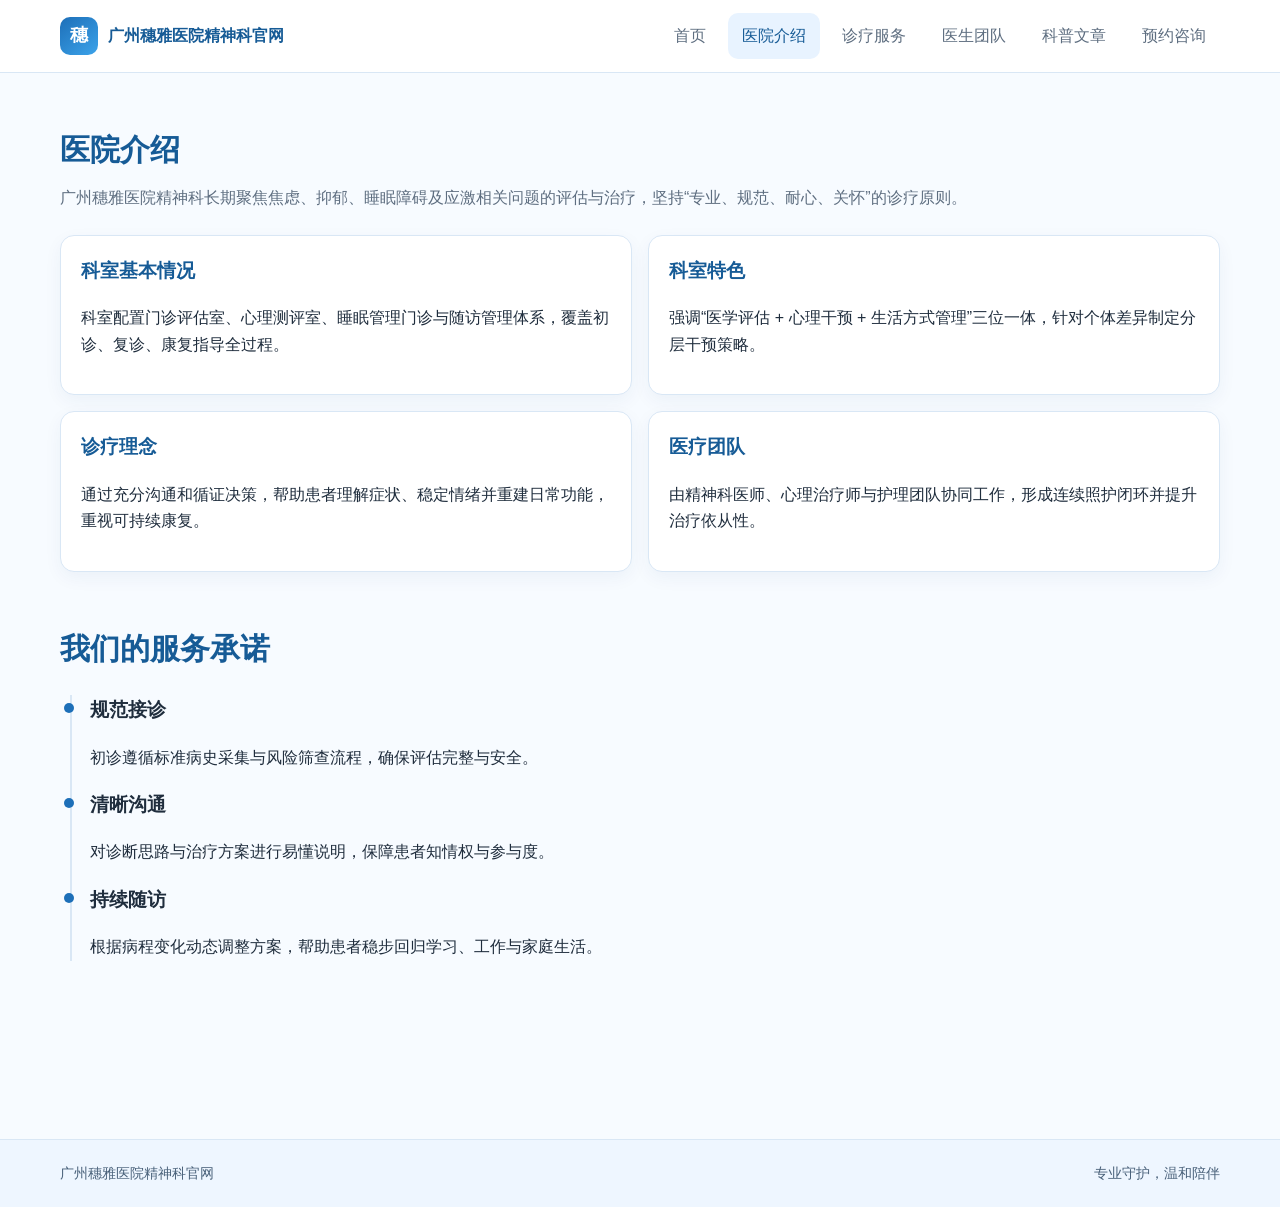
==== about.html @ 17bfadef "Add files via upload" ====
<!DOCTYPE html>
<html lang="zh-CN">
  <head>
    <meta charset="UTF-8" />
    <meta name="viewport" content="width=device-width, initial-scale=1.0" />
    <title>广州穗雅医院精神科官网 - 医院介绍</title>
    <link rel="stylesheet" href="styles.css" />
  </head>
  <body data-page="about">
    <header class="site-header">
      <div class="container nav-wrap">
        <a class="brand" href="index.html">
          <span class="brand-logo">穗</span>
          <span>广州穗雅医院精神科官网</span>
        </a>
        <button class="menu-toggle" type="button">菜单</button>
        <nav class="site-nav">
          <a href="index.html" data-page="index">首页</a>
          <a href="about.html" data-page="about">医院介绍</a>
          <a href="services.html" data-page="services">诊疗服务</a>
          <a href="doctors.html" data-page="doctors">医生团队</a>
          <a href="articles.html" data-page="articles">科普文章</a>
          <a href="contact.html" data-page="contact">预约咨询</a>
        </nav>
      </div>
    </header>

    <main class="section">
      <div class="container">
        <h1 class="section-title reveal">医院介绍</h1>
        <p class="section-desc reveal">
          广州穗雅医院精神科长期聚焦焦虑、抑郁、睡眠障碍及应激相关问题的评估与治疗，坚持“专业、规范、耐心、关怀”的诊疗原则。
        </p>

        <div class="grid grid-2">
          <article class="card reveal">
            <h3>科室基本情况</h3>
            <p>科室配置门诊评估室、心理测评室、睡眠管理门诊与随访管理体系，覆盖初诊、复诊、康复指导全过程。</p>
          </article>
          <article class="card reveal">
            <h3>科室特色</h3>
            <p>强调“医学评估 + 心理干预 + 生活方式管理”三位一体，针对个体差异制定分层干预策略。</p>
          </article>
          <article class="card reveal">
            <h3>诊疗理念</h3>
            <p>通过充分沟通和循证决策，帮助患者理解症状、稳定情绪并重建日常功能，重视可持续康复。</p>
          </article>
          <article class="card reveal">
            <h3>医疗团队</h3>
            <p>由精神科医师、心理治疗师与护理团队协同工作，形成连续照护闭环并提升治疗依从性。</p>
          </article>
        </div>

        <section class="section">
          <h2 class="section-title reveal">我们的服务承诺</h2>
          <div class="timeline">
            <div class="timeline-item reveal">
              <h3>规范接诊</h3>
              <p>初诊遵循标准病史采集与风险筛查流程，确保评估完整与安全。</p>
            </div>
            <div class="timeline-item reveal">
              <h3>清晰沟通</h3>
              <p>对诊断思路与治疗方案进行易懂说明，保障患者知情权与参与度。</p>
            </div>
            <div class="timeline-item reveal">
              <h3>持续随访</h3>
              <p>根据病程变化动态调整方案，帮助患者稳步回归学习、工作与家庭生活。</p>
            </div>
          </div>
        </section>
      </div>
    </main>

    <footer class="site-footer">
      <div class="container footer-inner">
        <span>广州穗雅医院精神科官网</span>
        <span>专业守护，温和陪伴</span>
      </div>
    </footer>
    <script src="script.js"></script>
  </body>
</html>
---- styles.css ----
:root {
  --primary: #1d6fb8;
  --primary-dark: #165b96;
  --primary-soft: #e8f3ff;
  --bg: #f7fbff;
  --text: #1f2d3d;
  --muted: #5e6e80;
  --white: #ffffff;
  --border: #d9e7f5;
  --success: #2f9e73;
  --shadow: 0 10px 30px rgba(20, 64, 110, 0.08);
}

* {
  box-sizing: border-box;
}

html,
body {
  margin: 0;
  padding: 0;
  font-family: "Microsoft YaHei", "PingFang SC", "Segoe UI", Arial, sans-serif;
  color: var(--text);
  background: var(--bg);
  line-height: 1.65;
}

a {
  color: inherit;
  text-decoration: none;
}

img {
  max-width: 100%;
  display: block;
}

.container {
  width: min(1160px, 92%);
  margin: 0 auto;
}

.site-header {
  position: sticky;
  top: 0;
  z-index: 20;
  background: rgba(255, 255, 255, 0.95);
  backdrop-filter: blur(6px);
  border-bottom: 1px solid var(--border);
}

.nav-wrap {
  display: flex;
  align-items: center;
  justify-content: space-between;
  min-height: 72px;
  gap: 16px;
}

.brand {
  display: flex;
  align-items: center;
  gap: 10px;
  font-weight: 700;
  color: var(--primary-dark);
}

.brand-logo {
  width: 38px;
  height: 38px;
  border-radius: 10px;
  background: linear-gradient(140deg, var(--primary), #3ca3ea);
  display: grid;
  place-items: center;
  color: var(--white);
  font-size: 18px;
}

.menu-toggle {
  display: none;
  border: 1px solid var(--border);
  background: var(--white);
  border-radius: 10px;
  padding: 8px 10px;
  color: var(--primary-dark);
}

.site-nav {
  display: flex;
  gap: 8px;
  flex-wrap: wrap;
}

.site-nav a {
  padding: 10px 14px;
  border-radius: 10px;
  color: var(--muted);
  transition: 0.25s ease;
}

.site-nav a:hover,
.site-nav a.active {
  color: var(--primary-dark);
  background: var(--primary-soft);
}

.hero {
  padding: 72px 0 52px;
}

.hero-grid {
  display: grid;
  grid-template-columns: 1.1fr 1fr;
  gap: 28px;
  align-items: center;
}

.hero h1 {
  margin: 0 0 14px;
  font-size: clamp(28px, 4vw, 42px);
  line-height: 1.2;
  color: var(--primary-dark);
}

.hero p {
  margin: 0 0 22px;
  color: var(--muted);
  font-size: 17px;
}

.hero-actions {
  display: flex;
  gap: 12px;
  flex-wrap: wrap;
}

.btn {
  padding: 11px 18px;
  border-radius: 10px;
  border: none;
  cursor: pointer;
  font-size: 15px;
  transition: transform 0.2s ease, box-shadow 0.25s ease, background 0.25s ease;
}

.btn-primary {
  background: var(--primary);
  color: var(--white);
  box-shadow: 0 8px 20px rgba(20, 96, 167, 0.25);
}

.btn-primary:hover {
  background: var(--primary-dark);
  transform: translateY(-1px);
}

.btn-secondary {
  background: var(--white);
  color: var(--primary-dark);
  border: 1px solid var(--border);
}

.btn-secondary:hover {
  background: var(--primary-soft);
}

.hero-card {
  border-radius: 18px;
  overflow: hidden;
  box-shadow: var(--shadow);
  background: var(--white);
}

.hero-placeholder {
  min-height: 300px;
  background: linear-gradient(140deg, #c9e8ff, #eaf5ff);
  display: grid;
  place-items: center;
  color: var(--primary-dark);
  font-size: 18px;
  text-align: center;
  padding: 20px;
}

.section {
  padding: 52px 0;
}

.section-title {
  margin: 0 0 22px;
  color: var(--primary-dark);
  font-size: clamp(22px, 3vw, 30px);
}

.section-desc {
  margin: -12px 0 24px;
  color: var(--muted);
}

.grid {
  display: grid;
  gap: 16px;
}

.grid-3 {
  grid-template-columns: repeat(3, minmax(0, 1fr));
}

.grid-2 {
  grid-template-columns: repeat(2, minmax(0, 1fr));
}

.card {
  background: var(--white);
  border-radius: 14px;
  padding: 20px;
  border: 1px solid var(--border);
  box-shadow: 0 6px 18px rgba(15, 63, 112, 0.05);
  transition: transform 0.2s ease, box-shadow 0.25s ease;
}

.card:hover {
  transform: translateY(-3px);
  box-shadow: 0 12px 24px rgba(15, 63, 112, 0.1);
}

.card h3 {
  margin-top: 0;
  color: var(--primary-dark);
}

.stats {
  display: grid;
  gap: 14px;
  grid-template-columns: repeat(4, minmax(0, 1fr));
}

.stat {
  background: var(--white);
  border-radius: 14px;
  padding: 18px;
  border: 1px solid var(--border);
  text-align: center;
}

.stat strong {
  display: block;
  color: var(--primary-dark);
  font-size: 30px;
  line-height: 1.2;
}

.badge {
  display: inline-flex;
  align-items: center;
  gap: 6px;
  background: #eef7ff;
  color: var(--primary-dark);
  padding: 5px 10px;
  border-radius: 999px;
  font-size: 13px;
  margin-bottom: 12px;
}

.timeline {
  border-left: 2px solid var(--border);
  margin-left: 10px;
  padding-left: 18px;
}

.timeline-item {
  position: relative;
  margin-bottom: 18px;
}

.timeline-item::before {
  content: "";
  position: absolute;
  left: -26px;
  top: 8px;
  width: 10px;
  height: 10px;
  border-radius: 50%;
  background: var(--primary);
}

.doctor-card .meta {
  color: var(--muted);
  font-size: 14px;
}

.article-list .card {
  display: grid;
  gap: 8px;
}

.article-date {
  color: var(--muted);
  font-size: 13px;
}

.article-detail {
  background: var(--white);
  border: 1px solid var(--border);
  border-radius: 14px;
  padding: 22px;
}

.contact-layout {
  display: grid;
  grid-template-columns: 1.15fr 1fr;
  gap: 18px;
}

form .field {
  margin-bottom: 12px;
}

label {
  display: inline-block;
  margin-bottom: 4px;
  font-weight: 600;
  color: #2a3b4e;
}

input,
select,
textarea {
  width: 100%;
  padding: 10px 11px;
  border: 1px solid var(--border);
  border-radius: 10px;
  font: inherit;
  color: var(--text);
  background: #fff;
}

textarea {
  min-height: 104px;
  resize: vertical;
}

.notice {
  font-size: 13px;
  color: var(--muted);
}

.success-msg {
  margin-top: 10px;
  color: var(--success);
  display: none;
}

.site-footer {
  margin-top: 56px;
  border-top: 1px solid var(--border);
  background: #eef6ff;
}

.footer-inner {
  padding: 22px 0;
  color: #49617a;
  display: flex;
  justify-content: space-between;
  flex-wrap: wrap;
  gap: 8px;
  font-size: 14px;
}

.reveal {
  opacity: 0;
  transform: translateY(16px);
  transition: 0.5s ease;
}

.reveal.in-view {
  opacity: 1;
  transform: translateY(0);
}

@media (max-width: 980px) {
  .hero-grid,
  .contact-layout,
  .grid-3,
  .grid-2 {
    grid-template-columns: 1fr;
  }

  .stats {
    grid-template-columns: repeat(2, minmax(0, 1fr));
  }
}

@media (max-width: 760px) {
  .menu-toggle {
    display: inline-flex;
  }

  .site-nav {
    position: absolute;
    left: 4%;
    right: 4%;
    top: 72px;
    background: var(--white);
    border: 1px solid var(--border);
    border-radius: 12px;
    box-shadow: var(--shadow);
    padding: 10px;
    display: none;
    flex-direction: column;
  }

  .site-nav.open {
    display: flex;
  }

  .stats {
    grid-template-columns: 1fr;
  }
}
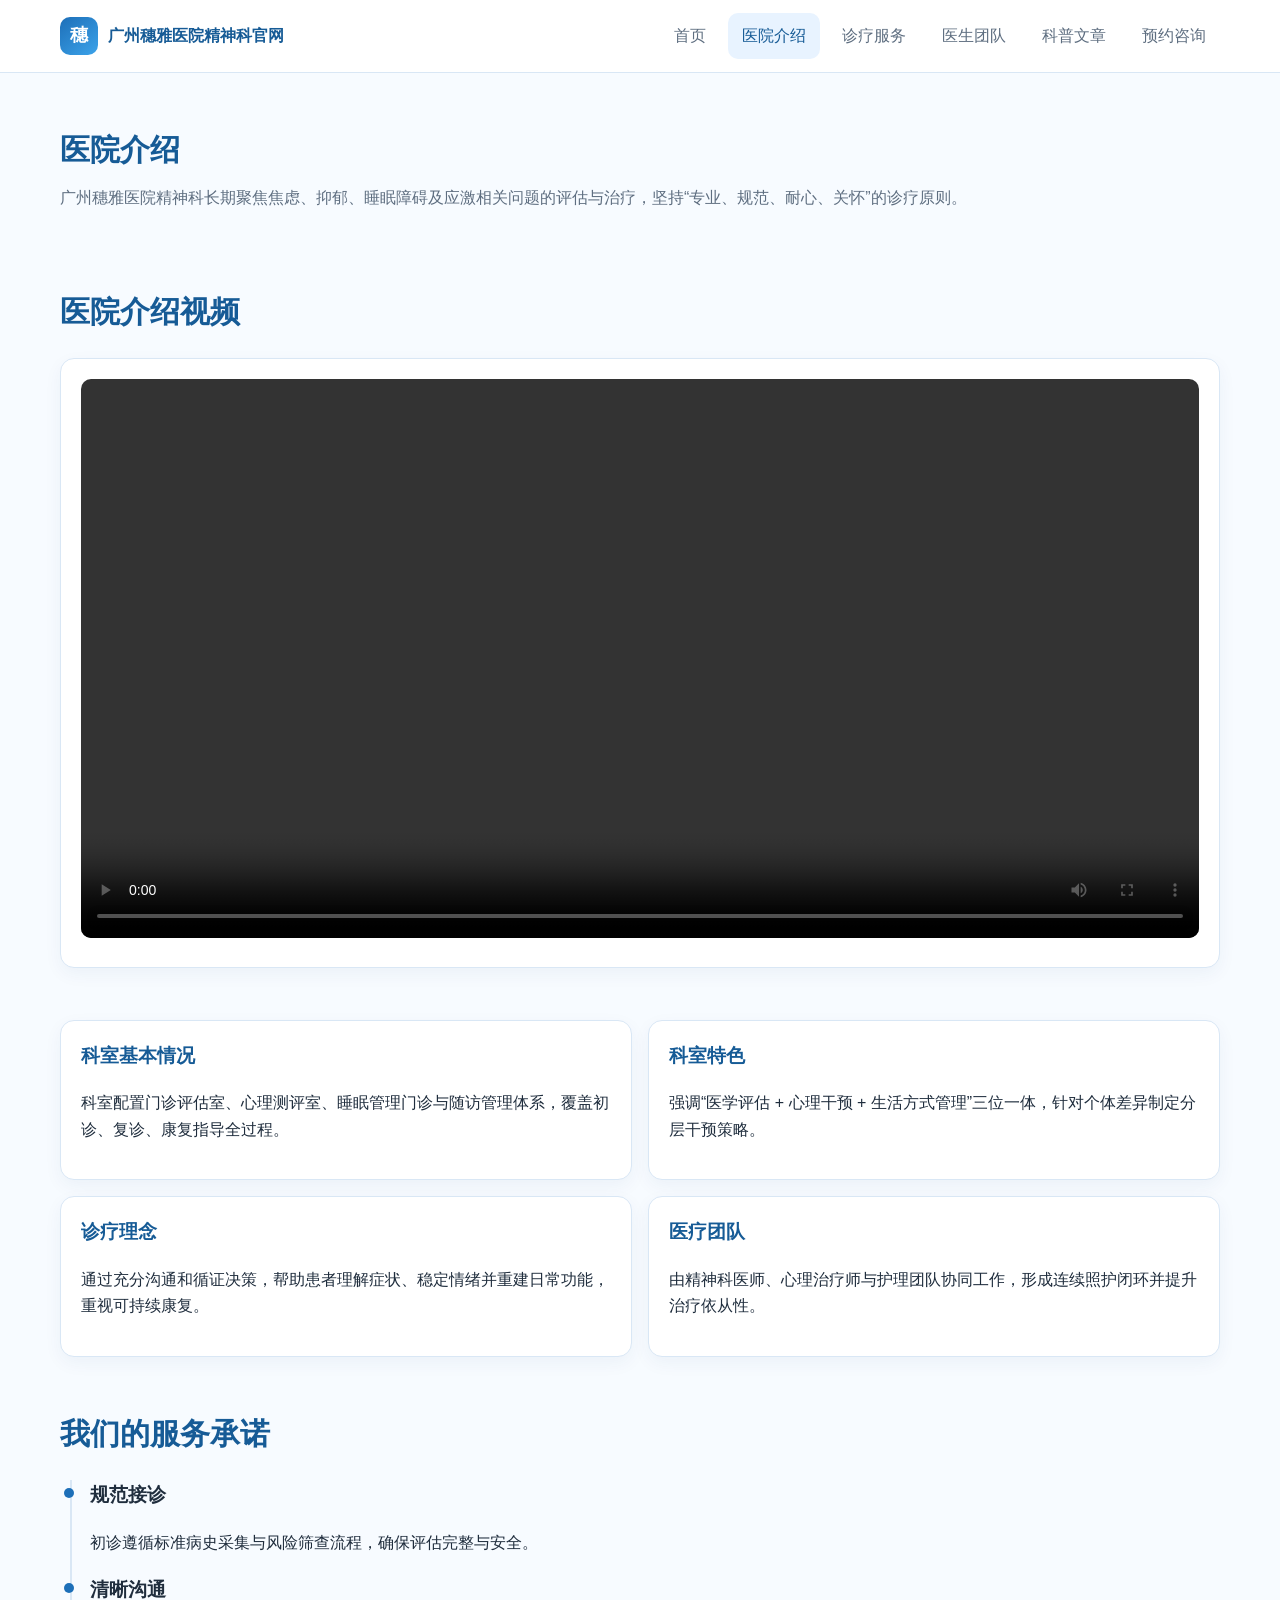
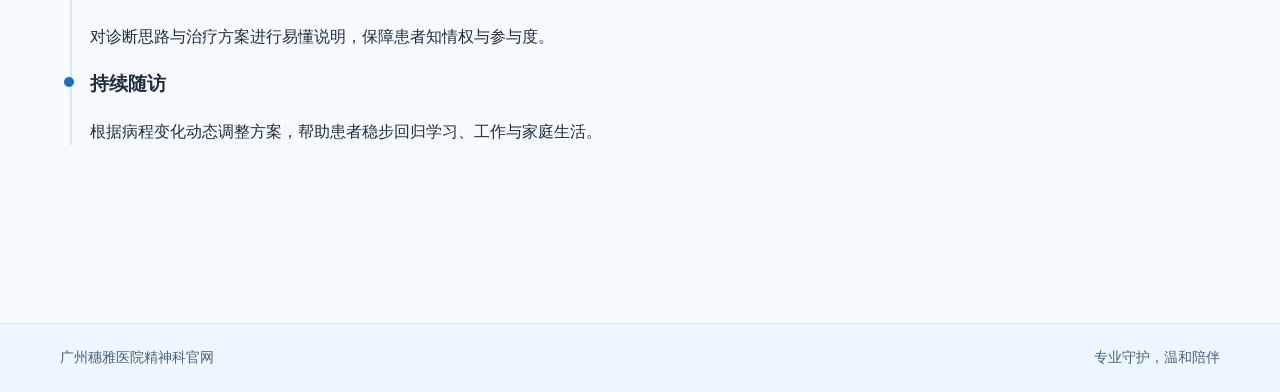
==== commit 52b53748: "Add files via upload" ====
--- a/about.html
+++ b/about.html
@@ -1,82 +1,92 @@
-<!DOCTYPE html>
-<html lang="zh-CN">
-  <head>
-    <meta charset="UTF-8" />
-    <meta name="viewport" content="width=device-width, initial-scale=1.0" />
-    <title>广州穗雅医院精神科官网 - 医院介绍</title>
-    <link rel="stylesheet" href="styles.css" />
-  </head>
-  <body data-page="about">
-    <header class="site-header">
-      <div class="container nav-wrap">
-        <a class="brand" href="index.html">
-          <span class="brand-logo">穗</span>
-          <span>广州穗雅医院精神科官网</span>
-        </a>
-        <button class="menu-toggle" type="button">菜单</button>
-        <nav class="site-nav">
-          <a href="index.html" data-page="index">首页</a>
-          <a href="about.html" data-page="about">医院介绍</a>
-          <a href="services.html" data-page="services">诊疗服务</a>
-          <a href="doctors.html" data-page="doctors">医生团队</a>
-          <a href="articles.html" data-page="articles">科普文章</a>
-          <a href="contact.html" data-page="contact">预约咨询</a>
-        </nav>
-      </div>
-    </header>
-
-    <main class="section">
-      <div class="container">
-        <h1 class="section-title reveal">医院介绍</h1>
-        <p class="section-desc reveal">
-          广州穗雅医院精神科长期聚焦焦虑、抑郁、睡眠障碍及应激相关问题的评估与治疗，坚持“专业、规范、耐心、关怀”的诊疗原则。
-        </p>
-
-        <div class="grid grid-2">
-          <article class="card reveal">
-            <h3>科室基本情况</h3>
-            <p>科室配置门诊评估室、心理测评室、睡眠管理门诊与随访管理体系，覆盖初诊、复诊、康复指导全过程。</p>
-          </article>
-          <article class="card reveal">
-            <h3>科室特色</h3>
-            <p>强调“医学评估 + 心理干预 + 生活方式管理”三位一体，针对个体差异制定分层干预策略。</p>
-          </article>
-          <article class="card reveal">
-            <h3>诊疗理念</h3>
-            <p>通过充分沟通和循证决策，帮助患者理解症状、稳定情绪并重建日常功能，重视可持续康复。</p>
-          </article>
-          <article class="card reveal">
-            <h3>医疗团队</h3>
-            <p>由精神科医师、心理治疗师与护理团队协同工作，形成连续照护闭环并提升治疗依从性。</p>
-          </article>
-        </div>
-
-        <section class="section">
-          <h2 class="section-title reveal">我们的服务承诺</h2>
-          <div class="timeline">
-            <div class="timeline-item reveal">
-              <h3>规范接诊</h3>
-              <p>初诊遵循标准病史采集与风险筛查流程，确保评估完整与安全。</p>
-            </div>
-            <div class="timeline-item reveal">
-              <h3>清晰沟通</h3>
-              <p>对诊断思路与治疗方案进行易懂说明，保障患者知情权与参与度。</p>
-            </div>
-            <div class="timeline-item reveal">
-              <h3>持续随访</h3>
-              <p>根据病程变化动态调整方案，帮助患者稳步回归学习、工作与家庭生活。</p>
-            </div>
-          </div>
-        </section>
-      </div>
-    </main>
-
-    <footer class="site-footer">
-      <div class="container footer-inner">
-        <span>广州穗雅医院精神科官网</span>
-        <span>专业守护，温和陪伴</span>
-      </div>
-    </footer>
-    <script src="script.js"></script>
-  </body>
+﻿<!DOCTYPE html>
+<html lang="zh-CN">
+  <head>
+    <meta charset="UTF-8" />
+    <meta name="viewport" content="width=device-width, initial-scale=1.0" />
+    <title>广州穗雅医院精神科官网 - 医院介绍</title>
+    <link rel="stylesheet" href="styles.css" />
+  </head>
+  <body data-page="about">
+    <header class="site-header">
+      <div class="container nav-wrap">
+        <a class="brand" href="index.html">
+          <span class="brand-logo">穗</span>
+          <span>广州穗雅医院精神科官网</span>
+        </a>
+        <button class="menu-toggle" type="button">菜单</button>
+        <nav class="site-nav">
+          <a href="index.html" data-page="index">首页</a>
+          <a href="about.html" data-page="about">医院介绍</a>
+          <a href="services.html" data-page="services">诊疗服务</a>
+          <a href="doctors.html" data-page="doctors">医生团队</a>
+          <a href="articles.html" data-page="articles">科普文章</a>
+          <a href="contact.html" data-page="contact">预约咨询</a>
+        </nav>
+      </div>
+    </header>
+
+    <main class="section">
+      <div class="container">
+        <h1 class="section-title reveal">医院介绍</h1>
+        <p class="section-desc reveal">
+          广州穗雅医院精神科长期聚焦焦虑、抑郁、睡眠障碍及应激相关问题的评估与治疗，坚持“专业、规范、耐心、关怀”的诊疗原则。
+        </p>
+
+        <section class="section">
+          <h2 class="section-title reveal">医院介绍视频</h2>
+          <article class="card reveal">
+            <video controls preload="metadata" style="width: 100%; border-radius: 10px">
+              <source src="videos/hospital-intro-h264.mp4" type="video/mp4" />
+              您的浏览器暂不支持视频播放，请升级浏览器后重试。
+            </video>
+          </article>
+        </section>
+
+        <div class="grid grid-2">
+          <article class="card reveal">
+            <h3>科室基本情况</h3>
+            <p>科室配置门诊评估室、心理测评室、睡眠管理门诊与随访管理体系，覆盖初诊、复诊、康复指导全过程。</p>
+          </article>
+          <article class="card reveal">
+            <h3>科室特色</h3>
+            <p>强调“医学评估 + 心理干预 + 生活方式管理”三位一体，针对个体差异制定分层干预策略。</p>
+          </article>
+          <article class="card reveal">
+            <h3>诊疗理念</h3>
+            <p>通过充分沟通和循证决策，帮助患者理解症状、稳定情绪并重建日常功能，重视可持续康复。</p>
+          </article>
+          <article class="card reveal">
+            <h3>医疗团队</h3>
+            <p>由精神科医师、心理治疗师与护理团队协同工作，形成连续照护闭环并提升治疗依从性。</p>
+          </article>
+        </div>
+
+        <section class="section">
+          <h2 class="section-title reveal">我们的服务承诺</h2>
+          <div class="timeline">
+            <div class="timeline-item reveal">
+              <h3>规范接诊</h3>
+              <p>初诊遵循标准病史采集与风险筛查流程，确保评估完整与安全。</p>
+            </div>
+            <div class="timeline-item reveal">
+              <h3>清晰沟通</h3>
+              <p>对诊断思路与治疗方案进行易懂说明，保障患者知情权与参与度。</p>
+            </div>
+            <div class="timeline-item reveal">
+              <h3>持续随访</h3>
+              <p>根据病程变化动态调整方案，帮助患者稳步回归学习、工作与家庭生活。</p>
+            </div>
+          </div>
+        </section>
+      </div>
+    </main>
+
+    <footer class="site-footer">
+      <div class="container footer-inner">
+        <span>广州穗雅医院精神科官网</span>
+        <span>专业守护，温和陪伴</span>
+      </div>
+    </footer>
+    <script src="script.js"></script>
+  </body>
 </html>
